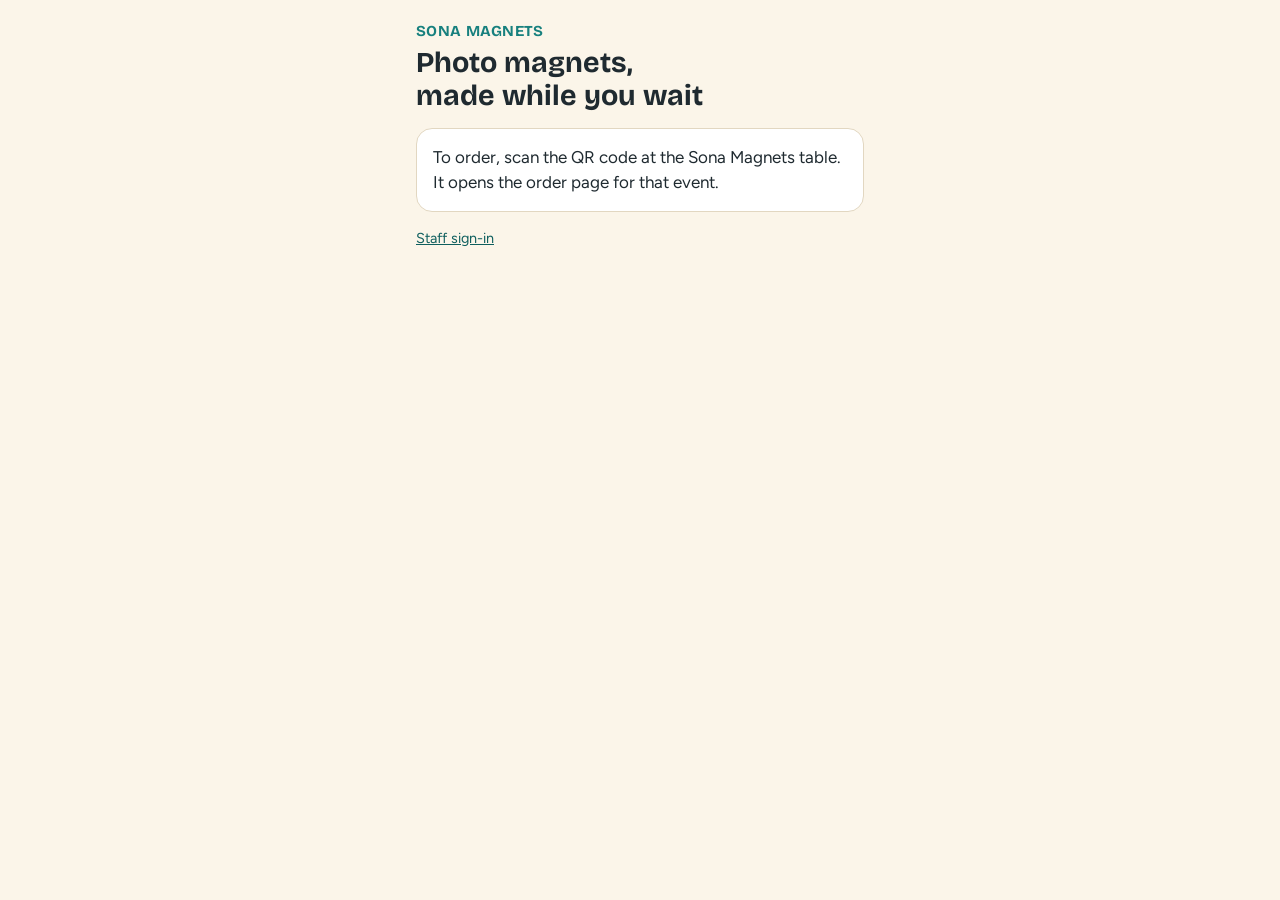
==== index.html @ 1823bffa "Add Sona Events: guest ordering, staff queue and print sheets Guest page at /e/<event>, staff page a" ====
<!DOCTYPE html>
<html lang="en">
<head>
<meta charset="utf-8">
<meta name="viewport" content="width=device-width, initial-scale=1">
<meta name="robots" content="noindex">
<title>Sona Magnets events</title>
<link href="https://fonts.googleapis.com/css2?family=Bricolage+Grotesque:opsz,wght@12..96,600;12..96,700&family=Figtree:wght@400;500;600;700&display=swap" rel="stylesheet">
<link rel="stylesheet" href="/styles.css">
</head>
<body>
<main class="phone">
  <header class="brand">
    <p class="wordmark">Sona Magnets</p>
    <h1>Photo magnets, made while you wait</h1>
  </header>
  <section class="card">
    <p>To order, scan the QR code at the Sona Magnets table. It opens the order page for that event.</p>
  </section>
  <p class="note"><a href="/admin">Staff sign-in</a></p>
</main>
</body>
</html>
---- styles.css ----
:root {
  /* Layout: one phone-width column for guests; a two-column workbench for staff. */
  --cream: #FBF5E9;
  --paper: #FFFFFF;
  --ink: #1F2A30;
  --ink-soft: #5B676D;
  --line: #E2D7C1;
  --teal: #17807E;
  --teal-deep: #0F5F5E;
  --mint: #CFEBDD;
  --pink: #EE6F97;
  --marigold: #F0A61E;
  --warn: #A9480F;
  --warn-bg: #FCE9D8;
  --good: #1D6B3A;
  --good-bg: #DDF1E3;
  --display: 'Bricolage Grotesque', 'Trebuchet MS', sans-serif;
  --body: 'Figtree', system-ui, -apple-system, 'Segoe UI', sans-serif;
  color-scheme: light;
}
* { box-sizing: border-box; }
[hidden] { display: none !important; }
html, body { margin: 0; }
body { background: var(--cream); color: var(--ink); font-family: var(--body); font-size: 17px; line-height: 1.45; -webkit-text-size-adjust: 100%; }
button, input, textarea, select { font: inherit; color: inherit; }
:focus-visible { outline: 3px solid var(--marigold); outline-offset: 2px; }
h1, h2, h3 { font-family: var(--display); margin: 0; text-wrap: balance; line-height: 1.15; }
h1 { font-size: 1.8rem; font-weight: 700; }
h2 { font-size: 1.15rem; font-weight: 600; }
p { margin: 0; }
a { color: var(--teal-deep); }

.wordmark { font-family: var(--display); font-weight: 700; color: var(--teal); letter-spacing: 0.02em; font-size: 0.95rem; text-transform: uppercase; }
.sub { color: var(--ink-soft); }
.note { font-size: 0.9rem; color: var(--ink-soft); min-height: 1.2em; }
.note.bad { color: var(--warn); font-weight: 600; }
.note.good { color: var(--good); font-weight: 600; }
.visually-hidden { position: absolute; width: 1px; height: 1px; overflow: hidden; clip: rect(0 0 0 0); white-space: nowrap; }

.card { background: var(--paper); border: 1px solid var(--line); border-radius: 16px; padding: 16px; display: flex; flex-direction: column; gap: 12px; }
.row { display: flex; flex-wrap: wrap; gap: 8px 12px; align-items: center; }
.row.between { justify-content: space-between; }
.stack { display: flex; flex-direction: column; gap: 14px; }

label { font-weight: 600; font-size: 0.95rem; display: flex; flex-direction: column; gap: 6px; }
input[type=text], input[type=email], input[type=password], input[type=number], textarea {
  border: 1px solid var(--line); border-radius: 10px; padding: 11px 12px; background: var(--cream); width: 100%; font-weight: 400;
}
label.check { flex-direction: row; align-items: center; gap: 10px; font-weight: 500; }
label.check input { width: 20px; height: 20px; accent-color: var(--teal); }

.btn { border: 1px solid var(--ink); background: var(--paper); border-radius: 12px; padding: 10px 16px; font-weight: 600; cursor: pointer; display: inline-flex; align-items: center; justify-content: center; gap: 8px; text-decoration: none; color: var(--ink); text-align: center; }
.btn:hover { background: var(--mint); }
.btn.primary { background: var(--teal); border-color: var(--teal-deep); color: #fff; }
.btn.primary:hover { background: var(--teal-deep); }
.btn.small { padding: 6px 11px; font-size: 0.88rem; border-color: var(--line); font-weight: 500; border-radius: 9px; }
.btn.wide { width: 100%; }
.btn.big { padding: 15px 16px; font-size: 1.1rem; }
.btn[disabled], .btn.disabled { opacity: 0.45; cursor: not-allowed; pointer-events: none; }

.chip { font-size: 0.78rem; font-weight: 700; padding: 3px 10px; border-radius: 999px; white-space: nowrap; }
.chip.new { background: var(--warn-bg); color: var(--warn); }
.chip.printed { background: var(--mint); color: var(--teal-deep); }
.chip.done { background: var(--good-bg); color: var(--good); }
.chip.draft { background: #ECE7DB; color: var(--ink-soft); }
.chip.live { background: var(--good-bg); color: var(--good); }
.chip.closed { background: var(--warn-bg); color: var(--warn); }

.qty { display: inline-flex; align-items: center; border: 1px solid var(--line); border-radius: 10px; overflow: hidden; background: var(--cream); }
.qty button { border: 0; background: transparent; width: 40px; height: 40px; cursor: pointer; font-weight: 700; font-size: 1.1rem; }
.qty button:hover { background: var(--mint); }
.qty button[disabled] { opacity: 0.35; cursor: not-allowed; }
.qty output { min-width: 28px; text-align: center; font-variant-numeric: tabular-nums; font-weight: 700; }

/* ---------- guest page ---------- */
.phone { max-width: 480px; margin: 0 auto; padding: 20px 16px 48px; display: flex; flex-direction: column; gap: 16px; }
.brand { display: flex; flex-direction: column; gap: 4px; }
.count { font-variant-numeric: tabular-nums; font-weight: 700; color: var(--teal-deep); }
.tiles { list-style: none; margin: 0; padding: 0; display: flex; flex-direction: column; gap: 10px; }
.tile { display: grid; grid-template-columns: 84px minmax(0, 1fr); gap: 12px; align-items: center; }
.tile canvas { width: 84px; height: 84px; border-radius: 10px; display: block; background: var(--cream); border: 1px solid var(--line); cursor: pointer; }
.tile .controls { display: flex; flex-wrap: wrap; gap: 8px; align-items: center; }
.done { text-align: center; align-items: center; padding: 28px 16px; }
.eyebrow { font-weight: 700; color: var(--teal); text-transform: uppercase; letter-spacing: 0.04em; font-size: 0.85rem; }
.order-no { font-family: var(--display); font-weight: 700; font-size: 5rem; line-height: 1; font-variant-numeric: tabular-nums; }
.last-order { border-left: 4px solid var(--marigold); border-radius: 0 12px 12px 0; }

.backdrop { position: fixed; inset: 0; background: rgba(31, 42, 48, 0.55); display: flex; align-items: flex-end; justify-content: center; padding: 12px; z-index: 10; overflow-y: auto; }
@media (min-width: 560px) { .backdrop { align-items: center; } }
.editor { width: 100%; max-width: 440px; }
.editor canvas { width: 100%; aspect-ratio: 1; border-radius: 10px; touch-action: none; cursor: grab; background: var(--cream); display: block; }
.editor label { flex-direction: row; align-items: center; gap: 12px; font-weight: 500; color: var(--ink-soft); }
.editor input[type=range] { flex: 1; accent-color: var(--teal); height: 32px; }
.legend { font-size: 0.85rem; color: var(--ink-soft); }
.legend i { display: inline-block; width: 18px; border-top: 2px dashed var(--teal); vertical-align: middle; margin-right: 6px; }

/* ---------- staff page ---------- */
.desk { max-width: 1120px; margin: 0 auto; padding: 20px 16px 56px; display: flex; flex-direction: column; gap: 18px; }
.topbar { display: flex; flex-wrap: wrap; gap: 10px 20px; align-items: center; justify-content: space-between; }
.narrow { max-width: 420px; }
.grid2 { display: grid; grid-template-columns: minmax(280px, 360px) minmax(0, 1fr); gap: 18px; align-items: start; }
@media (max-width: 820px) { .grid2 { grid-template-columns: minmax(0, 1fr); } }
.events { list-style: none; margin: 0; padding: 0; display: flex; flex-direction: column; gap: 10px; }
.events li { display: flex; flex-wrap: wrap; gap: 8px 14px; align-items: center; justify-content: space-between; }
.stats { display: flex; flex-wrap: wrap; gap: 8px; list-style: none; margin: 0; padding: 0; }
.stats li { background: var(--cream); border: 1px solid var(--line); border-radius: 999px; padding: 5px 13px; font-size: 0.88rem; color: var(--ink-soft); }
.stats b { font-family: var(--display); color: var(--ink); font-variant-numeric: tabular-nums; margin-right: 4px; }
.seg { display: inline-flex; border: 1px solid var(--ink); border-radius: 12px; overflow: hidden; }
.seg button { border: 0; background: var(--paper); padding: 8px 14px; font-weight: 600; cursor: pointer; }
.seg button + button { border-left: 1px solid var(--ink); }
.seg button[aria-pressed=true] { background: var(--teal); color: #fff; }
.qr { align-self: center; padding: 12px; background: #fff; border: 1px solid var(--line); border-radius: 12px; }
.qr img, .qr canvas { display: block; width: 220px; height: 220px; }
.link { word-break: break-all; font-size: 0.9rem; }
.orders { list-style: none; margin: 0; padding: 0; display: flex; flex-direction: column; gap: 10px; }
.order { display: flex; flex-direction: column; gap: 8px; border: 1px solid var(--line); border-radius: 12px; padding: 12px; }
.order .no { font-family: var(--display); font-weight: 700; font-size: 1.3rem; font-variant-numeric: tabular-nums; }
.thumbs { display: flex; flex-wrap: wrap; gap: 6px; }
.thumb { position: relative; width: 64px; height: 64px; border-radius: 8px; overflow: hidden; background: var(--cream); border: 1px solid var(--line); }
.thumb img { width: 100%; height: 100%; object-fit: cover; display: block; }
.thumb span { position: absolute; right: 2px; bottom: 2px; background: var(--ink); color: #fff; font-size: 0.7rem; font-weight: 700; border-radius: 6px; padding: 0 5px; }
.thumb.printed { opacity: 0.55; }
.ready { border-left: 4px solid var(--marigold); border-radius: 0 12px 12px 0; }
.sign-title { display: none; }

@media print {
  body { background: #fff; }
  .desk > *, .grid2 > * { display: none !important; }
  .desk > .grid2 { display: block !important; }
  .grid2 > .sign { display: flex !important; border: 0; align-items: center; text-align: center; gap: 24px; padding-top: 1in; }
  .sign > * { display: none !important; }
  .sign > .sign-title, .sign > .qr, .sign > .sign-name { display: block !important; }
  .sign-title { font-family: var(--display); font-size: 40pt; font-weight: 700; }
  .sign-name { font-size: 20pt; }
  .qr { border: 0; }
  .qr img, .qr canvas { width: 4.5in; height: 4.5in; }
}
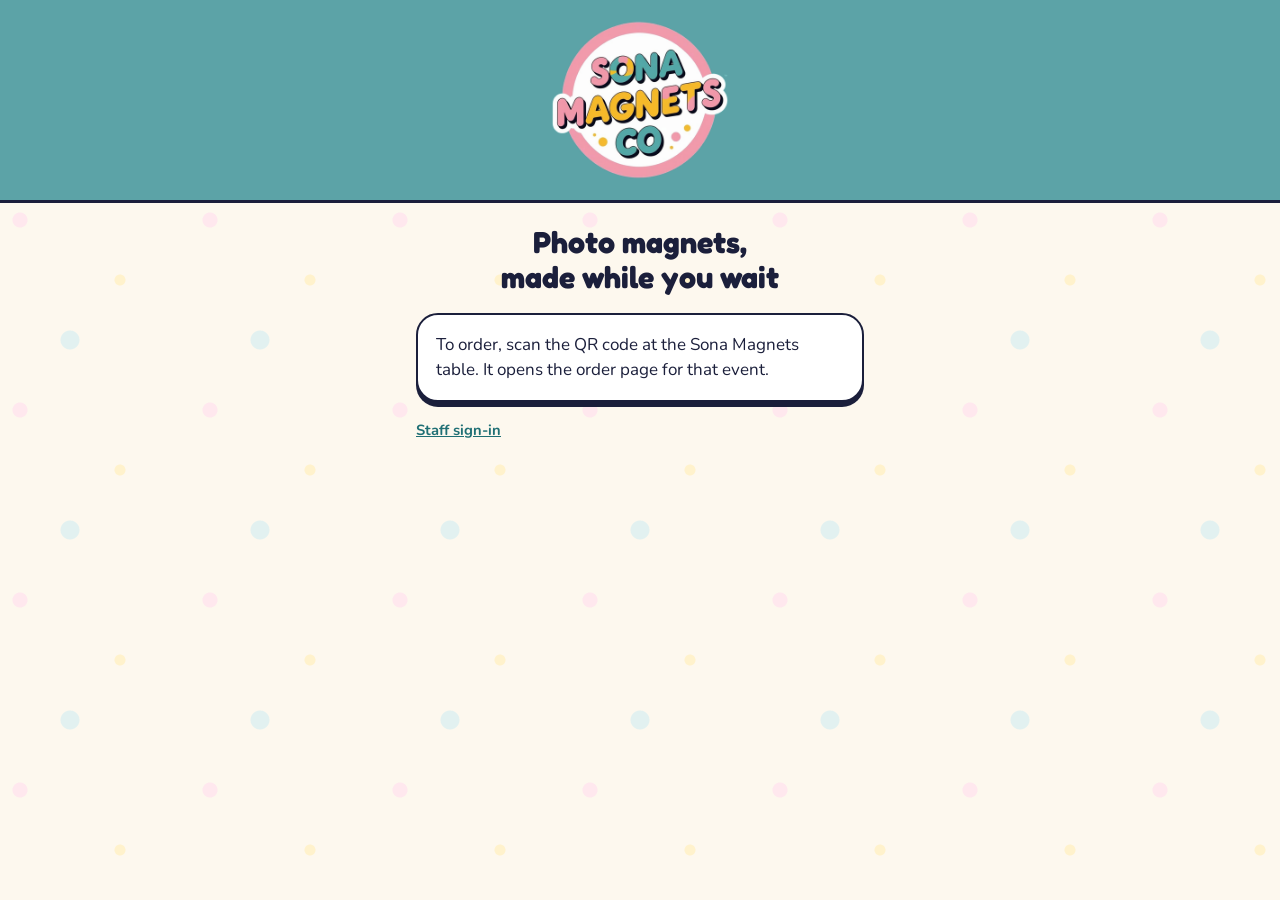
==== commit e2884fe1: "Restyle around the Sona logo, fill sheets by column, print single orders - New look: logo band, roun" ====
--- a/index.html
+++ b/index.html
@@ -5,13 +5,14 @@
 <meta name="viewport" content="width=device-width, initial-scale=1">
 <meta name="robots" content="noindex">
 <title>Sona Magnets events</title>
-<link href="https://fonts.googleapis.com/css2?family=Bricolage+Grotesque:opsz,wght@12..96,600;12..96,700&family=Figtree:wght@400;500;600;700&display=swap" rel="stylesheet">
+<link href="https://fonts.googleapis.com/css2?family=Fredoka:wght@500;600;700&family=Nunito:wght@400;600;700;800&display=swap" rel="stylesheet">
+<link rel="icon" href="/logo.png">
 <link rel="stylesheet" href="/styles.css">
 </head>
 <body>
+<div class="band"><img src="/logo.png" alt="Sona Magnets Co." width="190" height="190"></div>
 <main class="phone">
-  <header class="brand">
-    <p class="wordmark">Sona Magnets</p>
+  <header class="hello">
     <h1>Photo magnets, made while you wait</h1>
   </header>
   <section class="card">
--- a/styles.css
+++ b/styles.css
@@ -1,137 +1,162 @@
 :root {
-  /* Layout: one phone-width column for guests; a two-column workbench for staff. */
-  --cream: #FBF5E9;
+  /* Layout: logo band on top, then chunky sticker-style cards. One phone column for guests, a two-column desk for staff. */
+  --teal: #5CA3A7;
+  --teal-deep: #1F6F74;
+  --teal-soft: #E2F1F0;
+  --pink: #F29DB1;
+  --pink-soft: #FFE8EE;
+  --sun: #F6BC2F;
+  --sun-soft: #FFF2CC;
+  --ink: #1B1F3B;
+  --ink-soft: #565C78;
   --paper: #FFFFFF;
-  --ink: #1F2A30;
-  --ink-soft: #5B676D;
-  --line: #E2D7C1;
-  --teal: #17807E;
-  --teal-deep: #0F5F5E;
-  --mint: #CFEBDD;
-  --pink: #EE6F97;
-  --marigold: #F0A61E;
-  --warn: #A9480F;
-  --warn-bg: #FCE9D8;
+  --page: #FDF8EE;
+  --line: #D6DDE2;
+  --warn: #A13A1C;
   --good: #1D6B3A;
-  --good-bg: #DDF1E3;
-  --display: 'Bricolage Grotesque', 'Trebuchet MS', sans-serif;
-  --body: 'Figtree', system-ui, -apple-system, 'Segoe UI', sans-serif;
+  --good-soft: #D5F2DD;
+  --display: 'Fredoka', 'Trebuchet MS', 'Arial Rounded MT Bold', sans-serif;
+  --body: 'Nunito', system-ui, -apple-system, 'Segoe UI', sans-serif;
   color-scheme: light;
 }
 * { box-sizing: border-box; }
 [hidden] { display: none !important; }
 html, body { margin: 0; }
-body { background: var(--cream); color: var(--ink); font-family: var(--body); font-size: 17px; line-height: 1.45; -webkit-text-size-adjust: 100%; }
+body {
+  background-color: var(--page);
+  background-image:
+    radial-gradient(circle at 20px 30px, var(--pink-soft) 0 7px, transparent 8px),
+    radial-gradient(circle at 120px 90px, var(--sun-soft) 0 5px, transparent 6px),
+    radial-gradient(circle at 70px 150px, var(--teal-soft) 0 9px, transparent 10px);
+  background-size: 190px 190px;
+  color: var(--ink); font-family: var(--body); font-size: 17px; line-height: 1.45; -webkit-text-size-adjust: 100%;
+}
 button, input, textarea, select { font: inherit; color: inherit; }
-:focus-visible { outline: 3px solid var(--marigold); outline-offset: 2px; }
+:focus-visible { outline: 3px solid var(--pink); outline-offset: 2px; }
 h1, h2, h3 { font-family: var(--display); margin: 0; text-wrap: balance; line-height: 1.15; }
-h1 { font-size: 1.8rem; font-weight: 700; }
-h2 { font-size: 1.15rem; font-weight: 600; }
+h1 { font-size: 1.9rem; font-weight: 700; }
+h2 { font-size: 1.25rem; font-weight: 600; }
+h3 { font-size: 1.05rem; font-weight: 600; }
 p { margin: 0; }
-a { color: var(--teal-deep); }
+a { color: var(--teal-deep); font-weight: 700; }
 
-.wordmark { font-family: var(--display); font-weight: 700; color: var(--teal); letter-spacing: 0.02em; font-size: 0.95rem; text-transform: uppercase; }
+.band { background: var(--teal); border-bottom: 3px solid var(--ink); display: flex; justify-content: center; padding: 10px 16px; }
+.band img { width: 180px; height: 180px; display: block; }
+.band.slim { justify-content: flex-start; }
+.band.slim .inner { width: 100%; max-width: 1120px; margin: 0 auto; display: flex; align-items: center; justify-content: space-between; gap: 12px; }
+.band.slim { padding: 4px 16px; }
+.band.slim img { width: 84px; height: 84px; }
+
 .sub { color: var(--ink-soft); }
-.note { font-size: 0.9rem; color: var(--ink-soft); min-height: 1.2em; }
-.note.bad { color: var(--warn); font-weight: 600; }
-.note.good { color: var(--good); font-weight: 600; }
+.note { font-size: 0.92rem; color: var(--ink-soft); min-height: 1.2em; }
+.note.bad { color: var(--warn); font-weight: 700; }
+.note.good { color: var(--good); font-weight: 700; }
 .visually-hidden { position: absolute; width: 1px; height: 1px; overflow: hidden; clip: rect(0 0 0 0); white-space: nowrap; }
 
-.card { background: var(--paper); border: 1px solid var(--line); border-radius: 16px; padding: 16px; display: flex; flex-direction: column; gap: 12px; }
+.card { background: var(--paper); border: 2.5px solid var(--ink); border-radius: 22px; padding: 18px; display: flex; flex-direction: column; gap: 12px; box-shadow: 0 5px 0 var(--ink); }
+.card.soft { box-shadow: none; border-width: 2px; border-color: var(--line); border-radius: 16px; }
 .row { display: flex; flex-wrap: wrap; gap: 8px 12px; align-items: center; }
 .row.between { justify-content: space-between; }
-.stack { display: flex; flex-direction: column; gap: 14px; }
+.stack { display: flex; flex-direction: column; gap: 18px; }
+.step { display: flex; align-items: center; gap: 10px; }
+.step b { flex: none; width: 34px; height: 34px; border-radius: 50%; background: var(--pink); border: 2.5px solid var(--ink); display: grid; place-items: center; font-family: var(--display); font-weight: 700; }
 
-label { font-weight: 600; font-size: 0.95rem; display: flex; flex-direction: column; gap: 6px; }
+label { font-weight: 700; font-size: 0.98rem; display: flex; flex-direction: column; gap: 6px; }
 input[type=text], input[type=email], input[type=password], input[type=number], textarea {
-  border: 1px solid var(--line); border-radius: 10px; padding: 11px 12px; background: var(--cream); width: 100%; font-weight: 400;
+  border: 2px solid var(--ink); border-radius: 14px; padding: 12px 14px; background: var(--paper); width: 100%; font-weight: 600;
 }
-label.check { flex-direction: row; align-items: center; gap: 10px; font-weight: 500; }
-label.check input { width: 20px; height: 20px; accent-color: var(--teal); }
+input::placeholder { color: #9AA1B5; font-weight: 400; }
+label.check { flex-direction: row; align-items: center; gap: 10px; font-weight: 600; }
+label.check input { width: 22px; height: 22px; accent-color: var(--teal-deep); }
 
-.btn { border: 1px solid var(--ink); background: var(--paper); border-radius: 12px; padding: 10px 16px; font-weight: 600; cursor: pointer; display: inline-flex; align-items: center; justify-content: center; gap: 8px; text-decoration: none; color: var(--ink); text-align: center; }
-.btn:hover { background: var(--mint); }
-.btn.primary { background: var(--teal); border-color: var(--teal-deep); color: #fff; }
-.btn.primary:hover { background: var(--teal-deep); }
-.btn.small { padding: 6px 11px; font-size: 0.88rem; border-color: var(--line); font-weight: 500; border-radius: 9px; }
+.btn { border: 2.5px solid var(--ink); background: var(--paper); border-radius: 999px; padding: 10px 20px; font-family: var(--display); font-weight: 600; cursor: pointer; display: inline-flex; align-items: center; justify-content: center; gap: 8px; text-decoration: none; color: var(--ink); text-align: center; box-shadow: 0 4px 0 var(--ink); transition: transform 0.06s ease, box-shadow 0.06s ease; }
+.btn:hover { background: var(--pink-soft); }
+.btn:active { transform: translateY(3px); box-shadow: 0 1px 0 var(--ink); }
+.btn.primary { background: var(--sun); }
+.btn.primary:hover { background: #FFCB4A; }
+.btn.small { padding: 6px 14px; font-size: 0.9rem; border-width: 2px; box-shadow: 0 3px 0 var(--ink); }
+.btn.small:active { transform: translateY(2px); box-shadow: 0 1px 0 var(--ink); }
 .btn.wide { width: 100%; }
-.btn.big { padding: 15px 16px; font-size: 1.1rem; }
+.btn.big { padding: 16px 20px; font-size: 1.25rem; }
 .btn[disabled], .btn.disabled { opacity: 0.45; cursor: not-allowed; pointer-events: none; }
+@media (prefers-reduced-motion: reduce) { .btn { transition: none; } }
 
-.chip { font-size: 0.78rem; font-weight: 700; padding: 3px 10px; border-radius: 999px; white-space: nowrap; }
-.chip.new { background: var(--warn-bg); color: var(--warn); }
-.chip.printed { background: var(--mint); color: var(--teal-deep); }
-.chip.done { background: var(--good-bg); color: var(--good); }
-.chip.draft { background: #ECE7DB; color: var(--ink-soft); }
-.chip.live { background: var(--good-bg); color: var(--good); }
-.chip.closed { background: var(--warn-bg); color: var(--warn); }
+.chip { font-size: 0.8rem; font-weight: 800; padding: 3px 11px; border-radius: 999px; white-space: nowrap; border: 2px solid var(--ink); }
+.chip.new { background: var(--sun-soft); }
+.chip.printed { background: var(--teal-soft); }
+.chip.done { background: var(--good-soft); }
+.chip.draft { background: #ECEEF3; }
+.chip.live { background: var(--good-soft); }
+.chip.closed { background: var(--pink-soft); }
 
-.qty { display: inline-flex; align-items: center; border: 1px solid var(--line); border-radius: 10px; overflow: hidden; background: var(--cream); }
-.qty button { border: 0; background: transparent; width: 40px; height: 40px; cursor: pointer; font-weight: 700; font-size: 1.1rem; }
-.qty button:hover { background: var(--mint); }
-.qty button[disabled] { opacity: 0.35; cursor: not-allowed; }
-.qty output { min-width: 28px; text-align: center; font-variant-numeric: tabular-nums; font-weight: 700; }
+.qty { display: inline-flex; align-items: center; border: 2px solid var(--ink); border-radius: 999px; overflow: hidden; background: var(--paper); }
+.qty button { border: 0; background: transparent; width: 42px; height: 40px; cursor: pointer; font-weight: 800; font-size: 1.15rem; }
+.qty button:hover { background: var(--sun-soft); }
+.qty button[disabled] { opacity: 0.3; cursor: not-allowed; }
+.qty output { min-width: 26px; text-align: center; font-variant-numeric: tabular-nums; font-weight: 800; }
 
 /* ---------- guest page ---------- */
-.phone { max-width: 480px; margin: 0 auto; padding: 20px 16px 48px; display: flex; flex-direction: column; gap: 16px; }
-.brand { display: flex; flex-direction: column; gap: 4px; }
-.count { font-variant-numeric: tabular-nums; font-weight: 700; color: var(--teal-deep); }
-.tiles { list-style: none; margin: 0; padding: 0; display: flex; flex-direction: column; gap: 10px; }
-.tile { display: grid; grid-template-columns: 84px minmax(0, 1fr); gap: 12px; align-items: center; }
-.tile canvas { width: 84px; height: 84px; border-radius: 10px; display: block; background: var(--cream); border: 1px solid var(--line); cursor: pointer; }
+.phone { max-width: 480px; margin: 0 auto; padding: 22px 16px 56px; display: flex; flex-direction: column; gap: 18px; }
+.hello { text-align: center; display: flex; flex-direction: column; gap: 6px; }
+.count { font-variant-numeric: tabular-nums; font-weight: 800; background: var(--teal-soft); border: 2px solid var(--ink); border-radius: 999px; padding: 2px 12px; font-size: 0.9rem; }
+.tiles { list-style: none; margin: 0; padding: 0; display: flex; flex-direction: column; gap: 12px; }
+.tile { display: grid; grid-template-columns: 92px minmax(0, 1fr); gap: 12px; align-items: center; }
+.tile canvas { width: 92px; height: 92px; border-radius: 14px; display: block; background: var(--teal-soft); border: 2.5px solid var(--ink); cursor: pointer; }
 .tile .controls { display: flex; flex-wrap: wrap; gap: 8px; align-items: center; }
-.done { text-align: center; align-items: center; padding: 28px 16px; }
-.eyebrow { font-weight: 700; color: var(--teal); text-transform: uppercase; letter-spacing: 0.04em; font-size: 0.85rem; }
-.order-no { font-family: var(--display); font-weight: 700; font-size: 5rem; line-height: 1; font-variant-numeric: tabular-nums; }
-.last-order { border-left: 4px solid var(--marigold); border-radius: 0 12px 12px 0; }
+.done { text-align: center; align-items: center; padding: 30px 18px; gap: 14px; }
+.order-no { font-family: var(--display); font-weight: 700; font-size: 4.2rem; line-height: 1; font-variant-numeric: tabular-nums; background: var(--sun); border: 3px solid var(--ink); border-radius: 50%; min-width: 170px; height: 170px; padding: 0 18px; display: grid; place-items: center; box-shadow: 0 6px 0 var(--ink); }
+.eyebrow { font-family: var(--display); font-weight: 600; font-size: 1.4rem; }
+.last-order { background: var(--sun-soft); }
 
-.backdrop { position: fixed; inset: 0; background: rgba(31, 42, 48, 0.55); display: flex; align-items: flex-end; justify-content: center; padding: 12px; z-index: 10; overflow-y: auto; }
+.backdrop { position: fixed; inset: 0; background: rgba(27, 31, 59, 0.6); display: flex; align-items: flex-end; justify-content: center; padding: 12px; z-index: 10; overflow-y: auto; }
 @media (min-width: 560px) { .backdrop { align-items: center; } }
 .editor { width: 100%; max-width: 440px; }
-.editor canvas { width: 100%; aspect-ratio: 1; border-radius: 10px; touch-action: none; cursor: grab; background: var(--cream); display: block; }
-.editor label { flex-direction: row; align-items: center; gap: 12px; font-weight: 500; color: var(--ink-soft); }
-.editor input[type=range] { flex: 1; accent-color: var(--teal); height: 32px; }
-.legend { font-size: 0.85rem; color: var(--ink-soft); }
-.legend i { display: inline-block; width: 18px; border-top: 2px dashed var(--teal); vertical-align: middle; margin-right: 6px; }
+.editor canvas { width: 100%; aspect-ratio: 1; border-radius: 14px; border: 2.5px solid var(--ink); touch-action: none; cursor: grab; background: var(--teal-soft); display: block; }
+.editor label { flex-direction: row; align-items: center; gap: 12px; font-weight: 700; }
+.editor input[type=range] { flex: 1; accent-color: var(--teal-deep); height: 32px; }
+.legend { font-size: 0.88rem; color: var(--ink-soft); }
+.legend i { display: inline-block; width: 18px; border-top: 3px dashed var(--teal-deep); vertical-align: middle; margin-right: 6px; }
 
 /* ---------- staff page ---------- */
-.desk { max-width: 1120px; margin: 0 auto; padding: 20px 16px 56px; display: flex; flex-direction: column; gap: 18px; }
+.desk { max-width: 1120px; margin: 0 auto; padding: 22px 16px 56px; display: flex; flex-direction: column; gap: 20px; }
 .topbar { display: flex; flex-wrap: wrap; gap: 10px 20px; align-items: center; justify-content: space-between; }
 .narrow { max-width: 420px; }
-.grid2 { display: grid; grid-template-columns: minmax(280px, 360px) minmax(0, 1fr); gap: 18px; align-items: start; }
+.grid2 { display: grid; grid-template-columns: minmax(280px, 360px) minmax(0, 1fr); gap: 20px; align-items: start; }
 @media (max-width: 820px) { .grid2 { grid-template-columns: minmax(0, 1fr); } }
 .events { list-style: none; margin: 0; padding: 0; display: flex; flex-direction: column; gap: 10px; }
-.events li { display: flex; flex-wrap: wrap; gap: 8px 14px; align-items: center; justify-content: space-between; }
+.events li { display: flex; flex-direction: row; flex-wrap: wrap; gap: 8px 14px; align-items: center; justify-content: space-between; }
 .stats { display: flex; flex-wrap: wrap; gap: 8px; list-style: none; margin: 0; padding: 0; }
-.stats li { background: var(--cream); border: 1px solid var(--line); border-radius: 999px; padding: 5px 13px; font-size: 0.88rem; color: var(--ink-soft); }
-.stats b { font-family: var(--display); color: var(--ink); font-variant-numeric: tabular-nums; margin-right: 4px; }
-.seg { display: inline-flex; border: 1px solid var(--ink); border-radius: 12px; overflow: hidden; }
-.seg button { border: 0; background: var(--paper); padding: 8px 14px; font-weight: 600; cursor: pointer; }
-.seg button + button { border-left: 1px solid var(--ink); }
-.seg button[aria-pressed=true] { background: var(--teal); color: #fff; }
-.qr { align-self: center; padding: 12px; background: #fff; border: 1px solid var(--line); border-radius: 12px; }
+.stats li { background: var(--teal-soft); border: 2px solid var(--ink); border-radius: 999px; padding: 3px 13px; font-size: 0.9rem; font-weight: 600; }
+.stats b { font-family: var(--display); font-variant-numeric: tabular-nums; margin-right: 4px; }
+.seg { display: inline-flex; border: 2.5px solid var(--ink); border-radius: 999px; overflow: hidden; align-self: flex-start; box-shadow: 0 3px 0 var(--ink); }
+.seg button { border: 0; background: var(--paper); padding: 8px 16px; font-family: var(--display); font-weight: 600; cursor: pointer; }
+.seg button + button { border-left: 2.5px solid var(--ink); }
+.seg button[aria-pressed=true] { background: var(--sun); }
+.qr { align-self: center; padding: 12px; background: #fff; border: 2.5px solid var(--ink); border-radius: 18px; }
 .qr img, .qr canvas { display: block; width: 220px; height: 220px; }
 .link { word-break: break-all; font-size: 0.9rem; }
-.orders { list-style: none; margin: 0; padding: 0; display: flex; flex-direction: column; gap: 10px; }
-.order { display: flex; flex-direction: column; gap: 8px; border: 1px solid var(--line); border-radius: 12px; padding: 12px; }
-.order .no { font-family: var(--display); font-weight: 700; font-size: 1.3rem; font-variant-numeric: tabular-nums; }
+.orders { list-style: none; margin: 0; padding: 0; display: flex; flex-direction: column; gap: 12px; }
+.order { display: flex; flex-direction: column; gap: 10px; border: 2px solid var(--ink); border-radius: 16px; padding: 12px 14px; background: var(--paper); }
+.order.waiting { background: var(--sun-soft); }
+.order .no { font-family: var(--display); font-weight: 700; font-size: 1.35rem; font-variant-numeric: tabular-nums; }
 .thumbs { display: flex; flex-wrap: wrap; gap: 6px; }
-.thumb { position: relative; width: 64px; height: 64px; border-radius: 8px; overflow: hidden; background: var(--cream); border: 1px solid var(--line); }
+.thumb { position: relative; width: 66px; height: 66px; border-radius: 10px; overflow: hidden; background: var(--teal-soft); border: 2px solid var(--ink); }
 .thumb img { width: 100%; height: 100%; object-fit: cover; display: block; }
-.thumb span { position: absolute; right: 2px; bottom: 2px; background: var(--ink); color: #fff; font-size: 0.7rem; font-weight: 700; border-radius: 6px; padding: 0 5px; }
+.thumb span { position: absolute; right: 2px; bottom: 2px; background: var(--ink); color: #fff; font-size: 0.72rem; font-weight: 800; border-radius: 999px; padding: 0 6px; }
 .thumb.printed { opacity: 0.55; }
-.ready { border-left: 4px solid var(--marigold); border-radius: 0 12px 12px 0; }
-.sign-title { display: none; }
+.ready { background: var(--sun-soft); }
+.sign-title, .sign-logo { display: none; }
 
 @media print {
   body { background: #fff; }
-  .desk > *, .grid2 > * { display: none !important; }
+  .band, .desk > *, .grid2 > * { display: none !important; }
   .desk > .grid2 { display: block !important; }
-  .grid2 > .sign { display: flex !important; border: 0; align-items: center; text-align: center; gap: 24px; padding-top: 1in; }
+  .grid2 > .sign { display: flex !important; border: 0; box-shadow: none; align-items: center; text-align: center; gap: 18px; padding-top: 0.4in; }
   .sign > * { display: none !important; }
-  .sign > .sign-title, .sign > .qr, .sign > .sign-name { display: block !important; }
-  .sign-title { font-family: var(--display); font-size: 40pt; font-weight: 700; }
-  .sign-name { font-size: 20pt; }
+  .sign > .sign-logo, .sign > .sign-title, .sign > .qr, .sign > .sign-name { display: block !important; }
+  .sign-logo { width: 2.6in; height: 2.6in; border-radius: 0.3in; }
+  .sign-title { font-family: var(--display); font-size: 34pt; font-weight: 700; max-width: 6.5in; }
+  .sign-name { font-size: 18pt; }
   .qr { border: 0; }
-  .qr img, .qr canvas { width: 4.5in; height: 4.5in; }
+  .qr img, .qr canvas { width: 4.2in; height: 4.2in; }
 }
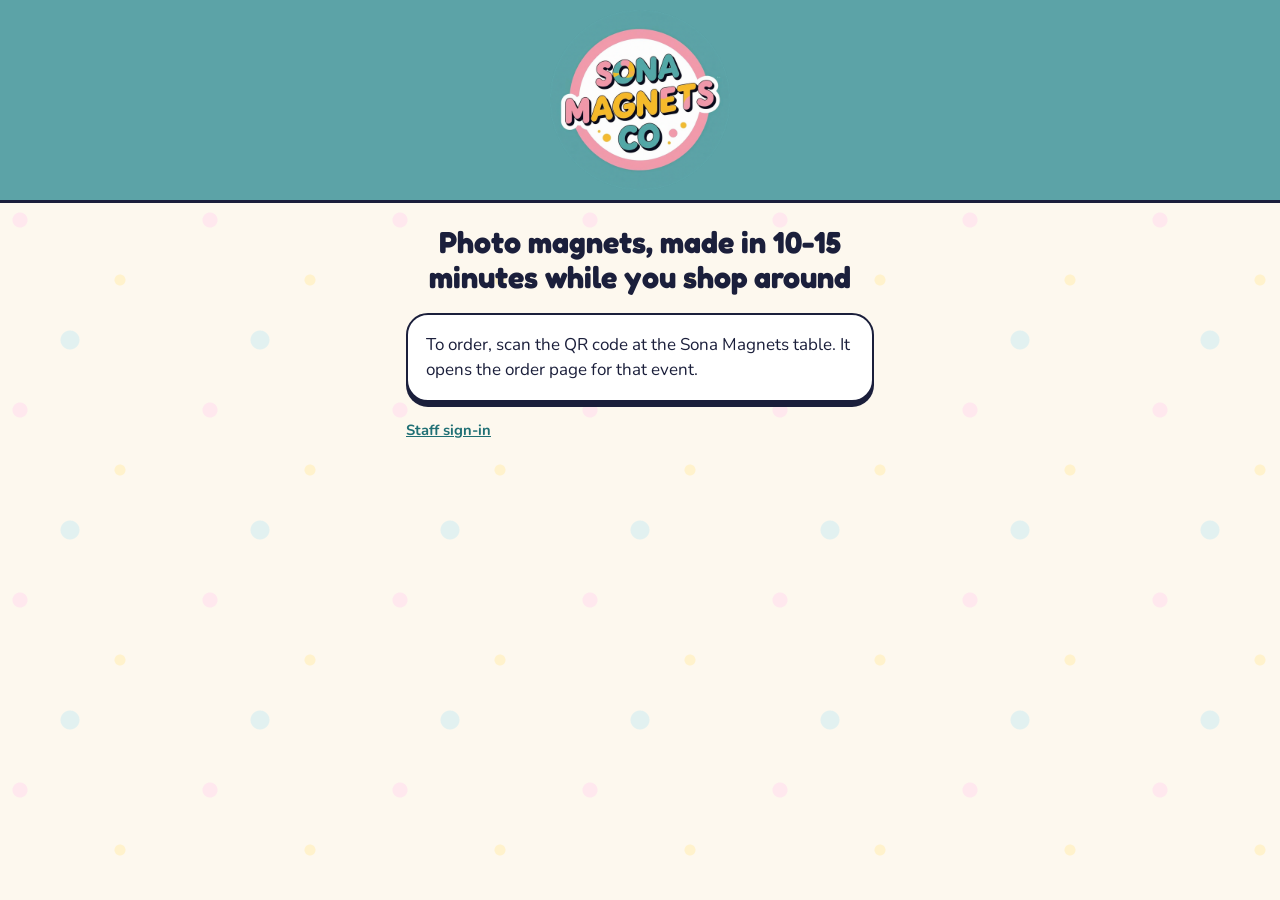
==== commit c318db0d: "Say 'made in 10-15 minutes while you shop around'; keep the sign to one page - Wording updated on th" ====
--- a/index.html
+++ b/index.html
@@ -13,7 +13,7 @@
 <div class="band"><img src="/logo.png" alt="Sona Magnets Co." width="190" height="190"></div>
 <main class="phone">
   <header class="hello">
-    <h1>Photo magnets, made while you wait</h1>
+    <h1>Photo magnets, made in 10-15 minutes while you shop around</h1>
   </header>
   <section class="card">
     <p>To order, scan the QR code at the Sona Magnets table. It opens the order page for that event.</p>
--- a/styles.css
+++ b/styles.css
@@ -95,27 +95,51 @@
 .qty button[disabled] { opacity: 0.3; cursor: not-allowed; }
 .qty output { min-width: 26px; text-align: center; font-variant-numeric: tabular-nums; font-weight: 800; }
 
-/* ---------- guest page ---------- */
-.phone { max-width: 480px; margin: 0 auto; padding: 22px 16px 56px; display: flex; flex-direction: column; gap: 18px; }
+/* ---------- guest page: large type, big buttons, one step at a time ---------- */
+body.guest { font-size: 19px; }
+body.guest h1 { font-size: 2rem; }
+body.guest h2 { font-size: 1.5rem; }
+body.guest .note { font-size: 1rem; }
+body.guest .btn { min-height: 54px; font-size: 1.1rem; }
+body.guest .btn.big { min-height: 64px; font-size: 1.3rem; }
+body.guest .btn.small { min-height: 46px; font-size: 1rem; padding: 8px 16px; }
+body.guest input[type=text] { font-size: 1.2rem; padding: 14px 16px; min-height: 58px; }
+body.guest h2:focus { outline: none; }
+body.guest .band img { width: 128px; height: 128px; }
+.phone { max-width: 500px; margin: 0 auto; padding: 22px 16px 56px; display: flex; flex-direction: column; gap: 18px; }
 .hello { text-align: center; display: flex; flex-direction: column; gap: 6px; }
-.count { font-variant-numeric: tabular-nums; font-weight: 800; background: var(--teal-soft); border: 2px solid var(--ink); border-radius: 999px; padding: 2px 12px; font-size: 0.9rem; }
-.tiles { list-style: none; margin: 0; padding: 0; display: flex; flex-direction: column; gap: 12px; }
-.tile { display: grid; grid-template-columns: 92px minmax(0, 1fr); gap: 12px; align-items: center; }
-.tile canvas { width: 92px; height: 92px; border-radius: 14px; display: block; background: var(--teal-soft); border: 2.5px solid var(--ink); cursor: pointer; }
-.tile .controls { display: flex; flex-wrap: wrap; gap: 8px; align-items: center; }
-.done { text-align: center; align-items: center; padding: 30px 18px; gap: 14px; }
-.order-no { font-family: var(--display); font-weight: 700; font-size: 4.2rem; line-height: 1; font-variant-numeric: tabular-nums; background: var(--sun); border: 3px solid var(--ink); border-radius: 50%; min-width: 170px; height: 170px; padding: 0 18px; display: grid; place-items: center; box-shadow: 0 6px 0 var(--ink); }
-.eyebrow { font-family: var(--display); font-weight: 600; font-size: 1.4rem; }
+.stepline { font-family: var(--display); font-weight: 600; font-size: 0.95rem; align-self: flex-start; background: var(--pink); border: 2px solid var(--ink); border-radius: 999px; padding: 2px 14px; }
+.count { font-variant-numeric: tabular-nums; font-weight: 800; }
+.summary { font-weight: 800; background: var(--teal-soft); border: 2px solid var(--ink); border-radius: 14px; padding: 10px 14px; }
+.help { text-align: center; color: var(--ink-soft); font-weight: 700; }
+.tip { font-size: 0.95rem; color: var(--warn); font-weight: 700; }
+.tiles { list-style: none; margin: 0; padding: 0; display: flex; flex-direction: column; gap: 16px; }
+.tiles:empty { display: none; }
+.tile { display: grid; grid-template-columns: 120px minmax(0, 1fr); gap: 14px; align-items: start; padding-bottom: 16px; border-bottom: 2px dashed var(--line); }
+.tile:last-child { border-bottom: 0; padding-bottom: 0; }
+.tile canvas { width: 120px; height: 120px; border-radius: 16px; display: block; background: var(--teal-soft); border: 2.5px solid var(--ink); cursor: pointer; }
+.tile .controls { display: flex; flex-direction: column; gap: 10px; min-width: 0; }
+.copies { display: flex; align-items: center; gap: 10px; font-weight: 800; flex-wrap: wrap; }
+body.guest .qty button { width: 52px; height: 50px; font-size: 1.5rem; }
+body.guest .qty output { min-width: 34px; font-size: 1.25rem; }
+.actionbar { position: -webkit-sticky; position: sticky; bottom: 12px; z-index: 5; display: flex; align-items: center; justify-content: space-between; gap: 12px; background: var(--paper); border: 2.5px solid var(--ink); border-radius: 22px; padding: 12px 14px 14px 18px; box-shadow: 0 5px 0 var(--ink); }
+.actionbar .btn { min-width: 150px; }
+.done { text-align: center; align-items: center; padding: 30px 18px; gap: 12px; }
+.order-no { font-family: var(--display); font-weight: 700; font-size: 5rem; line-height: 1; font-variant-numeric: tabular-nums; background: var(--sun); border: 3px solid var(--ink); border-radius: 50%; min-width: 180px; height: 180px; padding: 0 18px; display: grid; place-items: center; box-shadow: 0 6px 0 var(--ink); }
+.eyebrow { font-family: var(--display); font-weight: 600; font-size: 1.6rem; }
 .last-order { background: var(--sun-soft); }
 
-.backdrop { position: fixed; inset: 0; background: rgba(27, 31, 59, 0.6); display: flex; align-items: flex-end; justify-content: center; padding: 12px; z-index: 10; overflow-y: auto; }
-@media (min-width: 560px) { .backdrop { align-items: center; } }
-.editor { width: 100%; max-width: 440px; }
-.editor canvas { width: 100%; aspect-ratio: 1; border-radius: 14px; border: 2.5px solid var(--ink); touch-action: none; cursor: grab; background: var(--teal-soft); display: block; }
-.editor label { flex-direction: row; align-items: center; gap: 12px; font-weight: 700; }
-.editor input[type=range] { flex: 1; accent-color: var(--teal-deep); height: 32px; }
-.legend { font-size: 0.88rem; color: var(--ink-soft); }
+.backdrop { position: fixed; top: 0; right: 0; bottom: 0; left: 0; background: rgba(27, 31, 59, 0.6); display: flex; align-items: flex-start; justify-content: center; padding: 12px; z-index: 10; overflow-y: auto; }
+.backdrop > .card { margin: auto 0; }
+.editor { width: 100%; max-width: 460px; }
+.editor canvas { width: 100%; width: min(100%, 52vh); align-self: center; border-radius: 14px; border: 2.5px solid var(--ink); touch-action: none; cursor: grab; background: var(--teal-soft); display: block; }
+.zoomrow { display: grid; grid-template-columns: 1fr 1fr; gap: 12px; }
+.legend { font-size: 0.95rem; color: var(--ink-soft); }
 .legend i { display: inline-block; width: 18px; border-top: 3px dashed var(--teal-deep); vertical-align: middle; margin-right: 6px; }
+.sending { width: 100%; max-width: 420px; text-align: center; align-self: center; }
+.meter { height: 18px; border: 2.5px solid var(--ink); border-radius: 999px; overflow: hidden; background: var(--paper); }
+.meter i { display: block; height: 100%; width: 0; background: var(--sun); transition: width 0.3s ease; }
+@media (prefers-reduced-motion: reduce) { .meter i { transition: none; } }
 
 /* ---------- staff page ---------- */
 .desk { max-width: 1120px; margin: 0 auto; padding: 22px 16px 56px; display: flex; flex-direction: column; gap: 20px; }
@@ -145,18 +169,43 @@
 .thumb span { position: absolute; right: 2px; bottom: 2px; background: var(--ink); color: #fff; font-size: 0.72rem; font-weight: 800; border-radius: 999px; padding: 0 6px; }
 .thumb.printed { opacity: 0.55; }
 .ready { background: var(--sun-soft); }
-.sign-title, .sign-logo { display: none; }
-
+.after { border-top: 2px dashed var(--line); padding-top: 12px; display: flex; flex-direction: column; gap: 8px; align-items: flex-start; }
+.danger { background: var(--pink-soft); border-color: var(--ink); }
+.guest-note { background: var(--pink-soft); border: 2px solid var(--ink); border-radius: 12px; padding: 6px 12px; font-weight: 700; }
+textarea { resize: vertical; font-size: 1.1rem; }
+#poster { display: none; }
+
+/* ---------- printed QR sign (Print sign button) ---------- */
+@page { size: letter portrait; margin: 0.5in 0.4in; }
 @media print {
-  body { background: #fff; }
-  .band, .desk > *, .grid2 > * { display: none !important; }
-  .desk > .grid2 { display: block !important; }
-  .grid2 > .sign { display: flex !important; border: 0; box-shadow: none; align-items: center; text-align: center; gap: 18px; padding-top: 0.4in; }
-  .sign > * { display: none !important; }
-  .sign > .sign-logo, .sign > .sign-title, .sign > .qr, .sign > .sign-name { display: block !important; }
-  .sign-logo { width: 2.6in; height: 2.6in; border-radius: 0.3in; }
-  .sign-title { font-family: var(--display); font-size: 34pt; font-weight: 700; max-width: 6.5in; }
-  .sign-name { font-size: 18pt; }
-  .qr { border: 0; }
-  .qr img, .qr canvas { width: 4.2in; height: 4.2in; }
-}
+  html, body { background: #fff !important; background-image: none !important; height: auto !important; min-height: 0 !important; margin: 0 !important; padding: 0 !important; overflow: visible !important; }
+  body > *:not(#poster) { display: none !important; }
+  #poster {
+    display: flex; flex-direction: column; align-items: center; justify-content: space-between; text-align: center;
+    position: relative; overflow: hidden; height: 9.2in; max-height: 9.2in; padding: 0.3in 0.5in 0.28in; margin: 0 auto;
+    page-break-inside: avoid; break-inside: avoid; page-break-before: avoid; page-break-after: avoid; break-after: avoid;
+    border: 6pt solid var(--ink); border-radius: 0.5in; background: var(--page);
+    -webkit-print-color-adjust: exact; print-color-adjust: exact;
+  }
+  #poster > * { position: relative; }
+  .poster-logo { width: 1.9in; height: 1.9in; display: block; }
+  .poster-title { font-family: var(--display); font-weight: 700; font-size: 34pt; line-height: 1.05; max-width: 6.6in; }
+  .poster-sub { font-size: 16pt; font-weight: 700; color: var(--ink-soft); max-width: 5.6in; }
+  .poster-qr { background: #fff; border: 5pt solid var(--ink); border-radius: 0.4in; padding: 0.22in; box-shadow: 0.14in 0.14in 0 var(--pink); }
+  .poster-qr img, .poster-qr canvas { display: block; width: 2.8in; height: 2.8in; }
+  .poster-steps { list-style: none; margin: 0; padding: 0; display: flex; flex-wrap: wrap; gap: 0.08in 0.1in; justify-content: center; }
+  .poster-steps li { display: flex; align-items: center; gap: 0.09in; background: #fff; border: 3pt solid var(--ink); border-radius: 999px; padding: 0.05in 0.14in 0.05in 0.06in; font-family: var(--display); font-weight: 600; font-size: 11.5pt; white-space: nowrap; }
+  .poster-steps b { width: 0.32in; height: 0.32in; border-radius: 50%; background: var(--sun); border: 2.5pt solid var(--ink); display: grid; place-items: center; font-size: 13pt; }
+  .poster-event { font-family: var(--display); font-weight: 600; font-size: 17pt; background: var(--teal-soft); border: 3pt solid var(--ink); border-radius: 999px; padding: 0.05in 0.3in; }
+  .poster-event:empty { display: none; }
+  .poster-foot { font-weight: 800; font-size: 11pt; letter-spacing: 0.04em; color: var(--ink-soft); }
+  #poster > .dot { position: absolute; border-radius: 50%; display: block; }
+  .d1 { width: 0.5in; height: 0.5in; background: var(--pink); left: 0.5in; top: 0.7in; }
+  .d2 { width: 0.26in; height: 0.26in; background: var(--sun); left: 1.25in; top: 0.4in; }
+  .d3 { width: 0.38in; height: 0.38in; background: var(--teal); right: 0.6in; top: 0.5in; }
+  .d4 { width: 0.22in; height: 0.22in; background: var(--pink); right: 1.3in; top: 1.15in; }
+  .d5 { width: 0.44in; height: 0.44in; background: var(--sun); left: 0.55in; top: 4.9in; }
+  .d6 { width: 0.24in; height: 0.24in; background: var(--teal); left: 0.95in; top: 5.7in; }
+  .d7 { width: 0.5in; height: 0.5in; background: var(--teal); right: 0.5in; top: 5.2in; }
+  .d8 { width: 0.26in; height: 0.26in; background: var(--pink); right: 1.0in; top: 4.5in; }
+}
